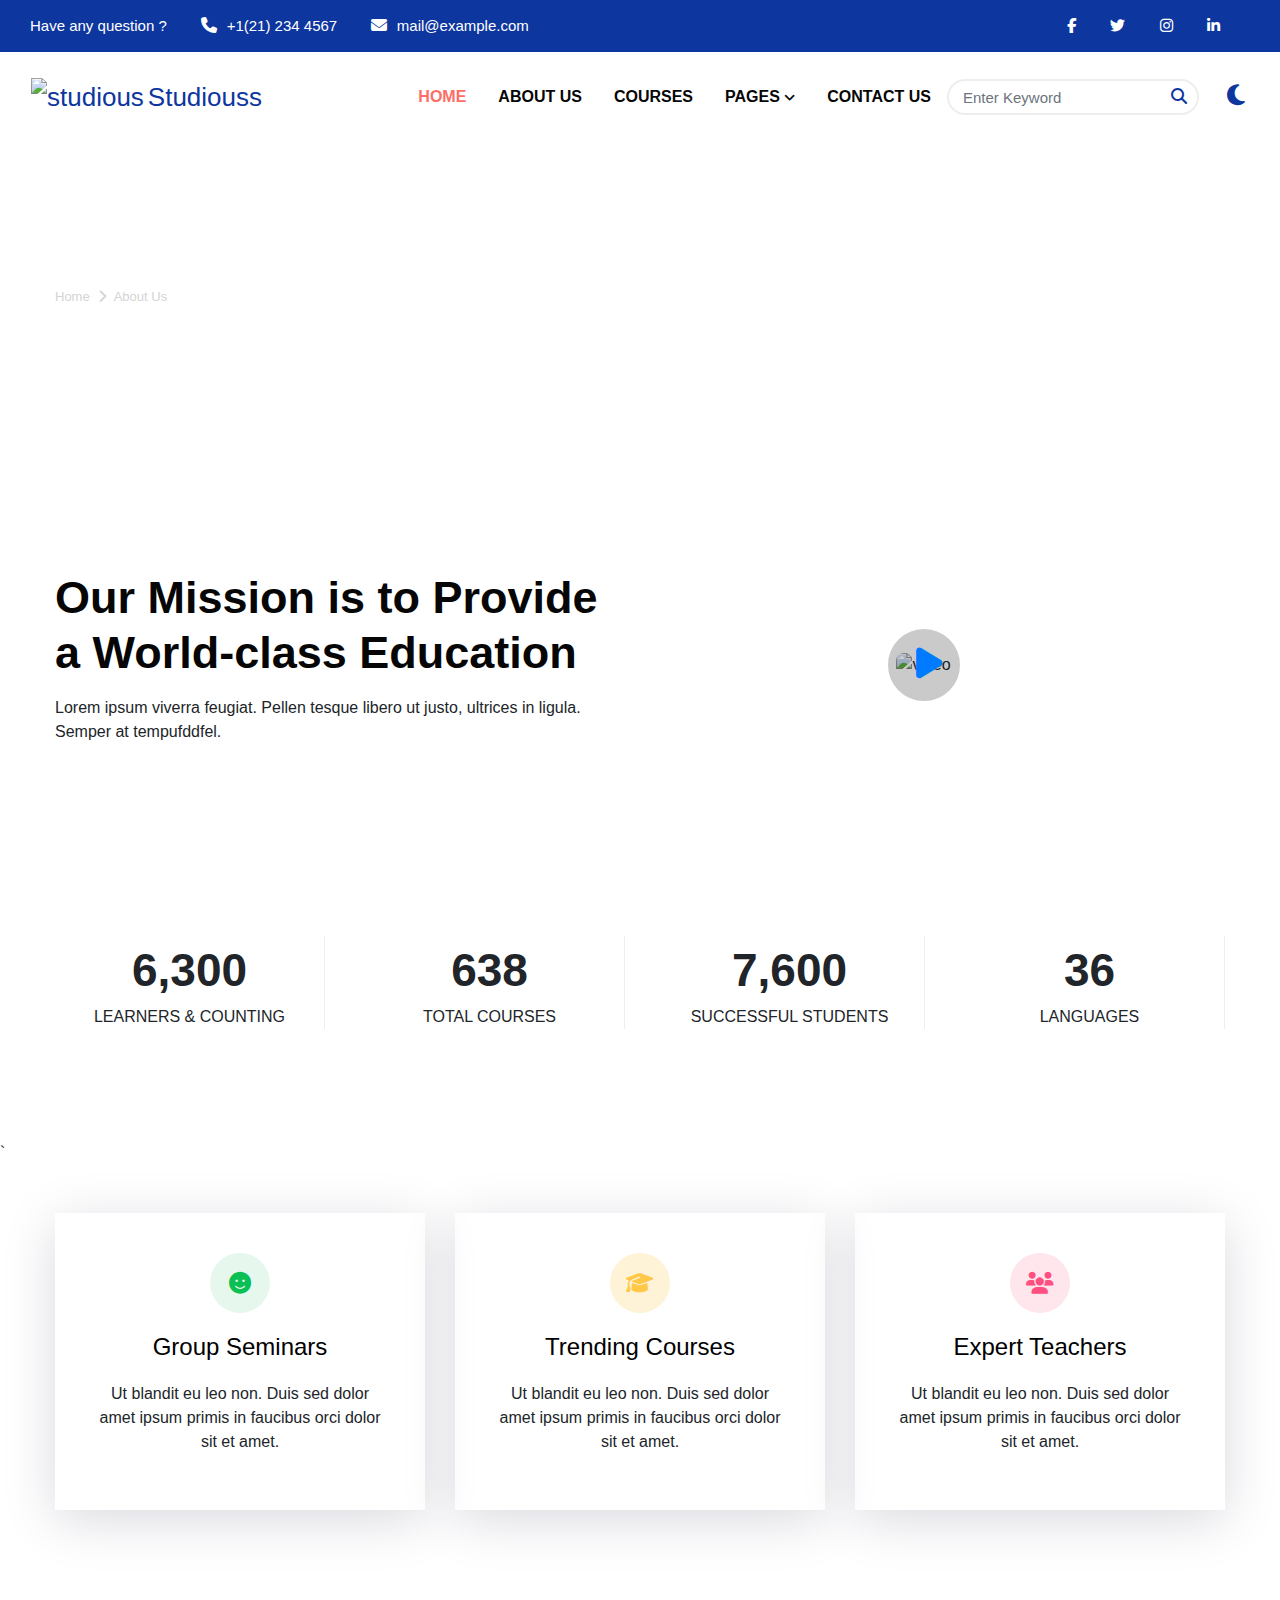
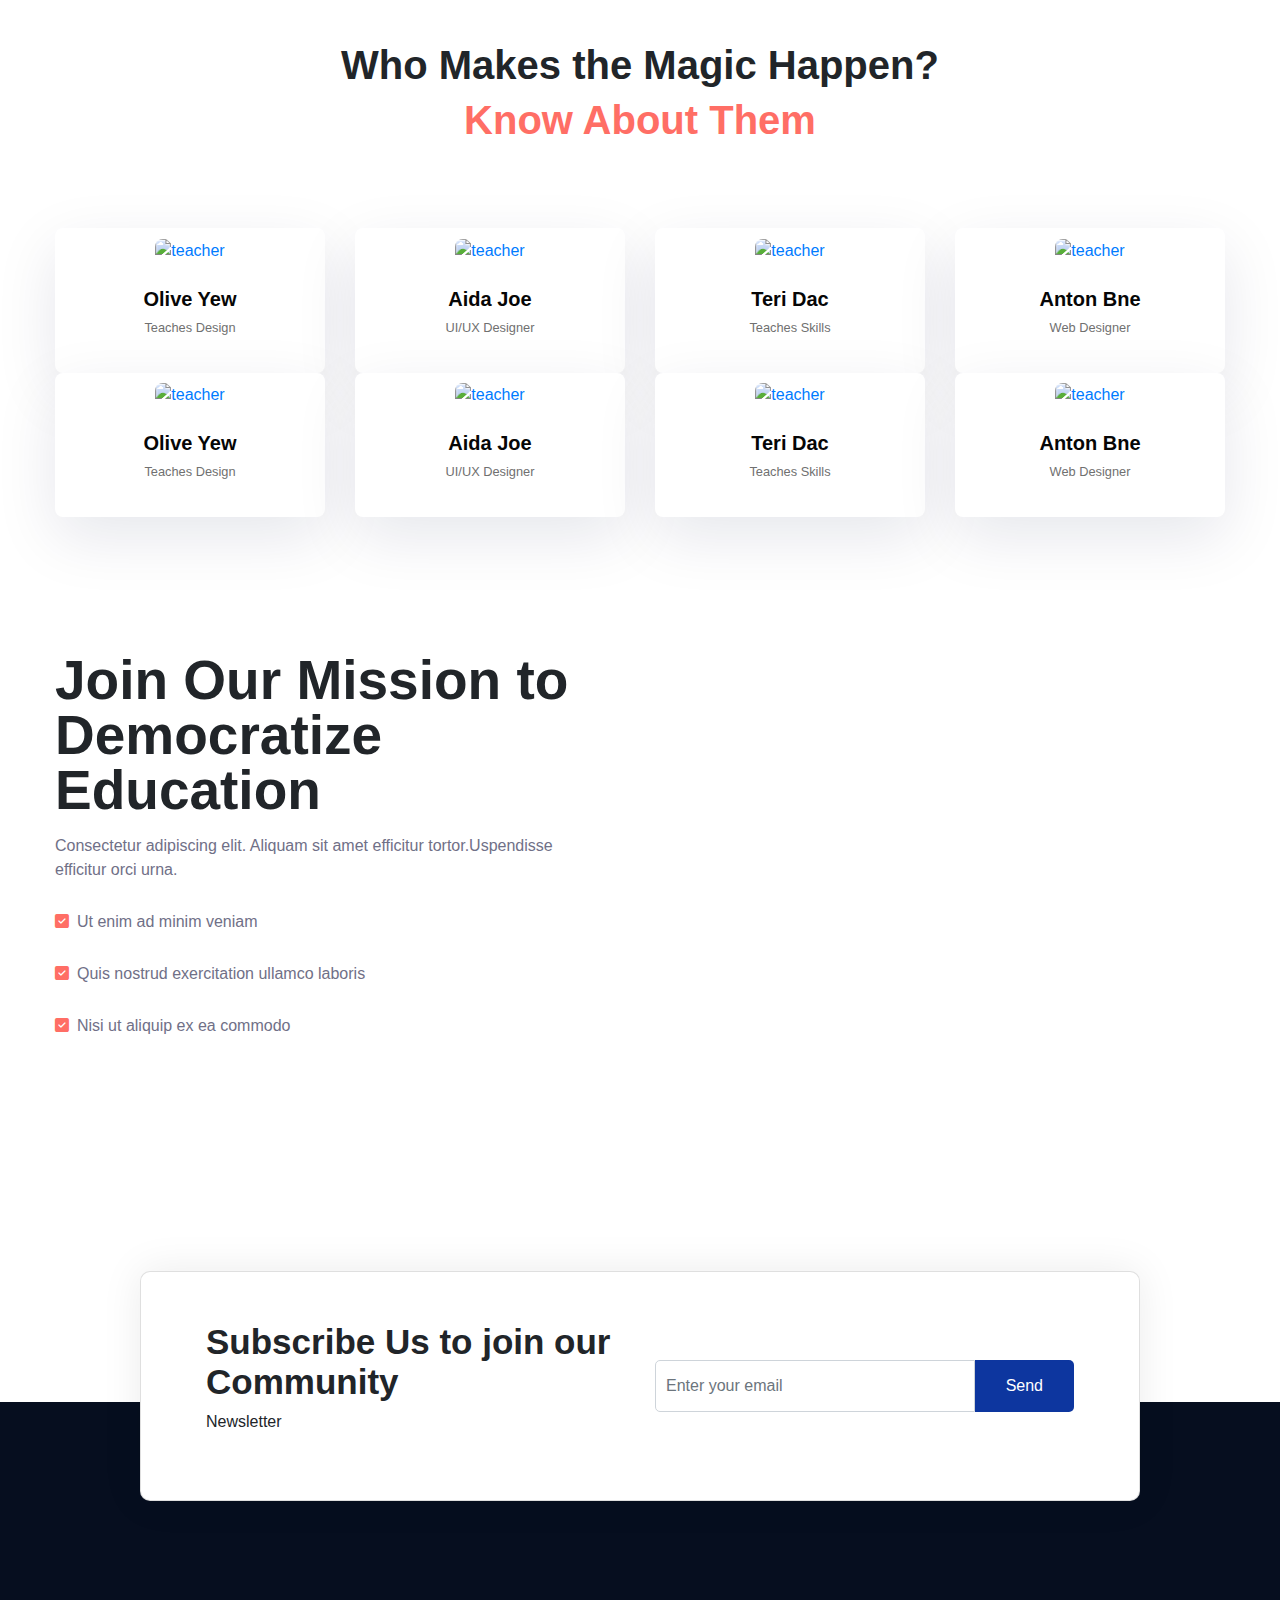
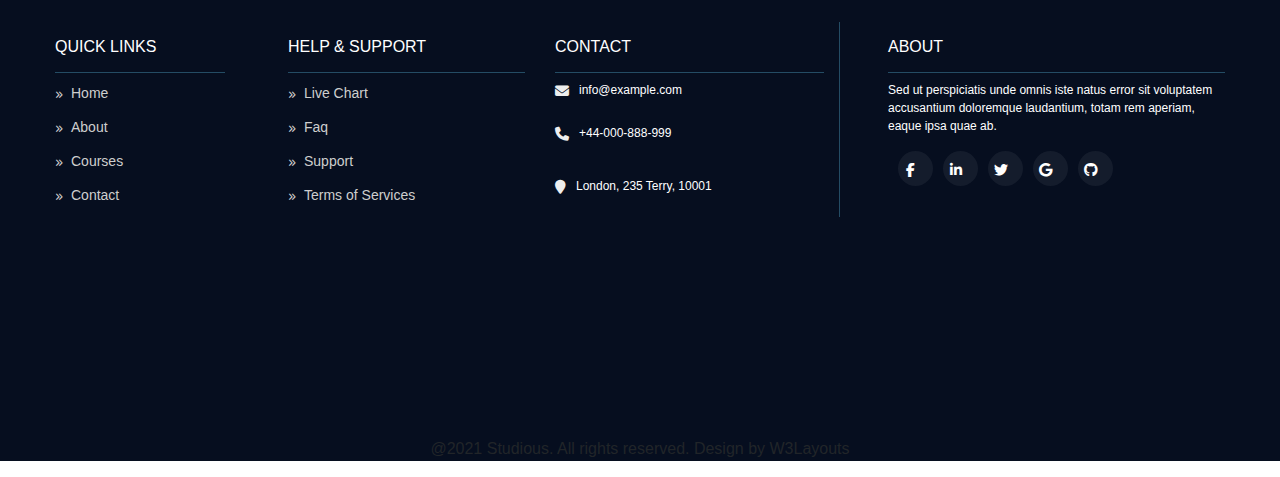
==== aboutus.html @ 86966347 "about us và chỉnh 1 chút css" ====
<!DOCTYPE html>
<html lang="en">
<head>
    <meta charset="UTF-8">
    <meta http-equiv="X-UA-Compatible" content="IE=edge">
    <meta name="viewport" content="width=device-width, initial-scale=1.0">
    <title>Document</title>

     <!-- OWL CAROUSEL -->
     <link rel="stylesheet" href="./vendor_more/owl_carousel/owl.carousel.min.css">
     <link rel="stylesheet" href="./vendor_more/owl_carousel/owl.theme.default.css">
     <!-- BOOTSTRAP -->
     <link rel="stylesheet" href="./vendor/Bootstrap_5/bootstrap.min.css">
     <link rel="stylesheet" href="https://cdn.jsdelivr.net/npm/bootstrap@4.3.1/dist/css/bootstrap.min.css" integrity="sha384-ggOyR0iXCbMQv3Xipma34MD+dH/1fQ784/j6cY/iJTQUOhcWr7x9JvoRxT2MZw1T" crossorigin="anonymous">
     <!-- FONT AWESOME -->
     <link rel="stylesheet" href="https://cdnjs.cloudflare.com/ajax/libs/font-awesome/6.1.2/css/all.min.css" integrity="sha512-1sCRPdkRXhBV2PBLUdRb4tMg1w2YPf37qatUFeS7zlBy7jJI8Lf4VHwWfZZfpXtYSLy85pkm9GaYVYMfw5BC1A==" crossorigin="anonymous" referrerpolicy="no-referrer" />
     <link rel="stylesheet" href="https://cdnjs.cloudflare.com/ajax/libs/font-awesome/6.1.1/css/all.min.css"/>
     <!-- GOOGLE FONT -->
     <link rel="preconnect" href="https://fonts.googleapis.com">
     <link rel="preconnect" href="https://fonts.gstatic.com" crossorigin>
     <link href="https://fonts.googleapis.com/css2?family=Montserrat:wght@300;400;500;600;700&display=swap" rel="stylesheet">
     <!-- MENU MAIN CSS -->
     <link rel="stylesheet" href="./main__css/header__footer.css">
     <!-- ABOUT US CSS -->
     <link rel="stylesheet" href="./css/aboutus.css">
</head>
<body>
     <!---------- HEADER -------------->
     <header class="header">
        <!-- HEADER__TOP -->
        <div class="header__top">
            <div class="container-fluid">
                <div class="headerTop__content">
                    <div class="headerTop__info">
                        <a href="#">Have any question ?</a>
                        <i class="fa fa-phone"></i>
                        <a href="tel:+1212344567">
                            +1(21) 234 4567
                        </a>
                        <i class="fa fa-envelope"></i>
                        <a href="mailto:mail@example.com">
                             mail@example.com
                        </a>
                    </div>
                    <div class="headerTop__detail">
                        <i class="fab fa-facebook-f"></i>
                        <i class="fab fa-twitter"></i>
                        <i class="fab fa-instagram"></i>
                        <i class="fab fa-linkedin-in"></i>
                    </div>
                </div>
            </div>
        </div>
        <!-- HEADER__BOTTOM -->
        <div id="menuScroll" class="header__bottom">
            <nav class="navbar navbar-expand-lg navbar-light">
                <div class="container-fluid">
                    <a class="navbar-brand d-flex align-items-center" href="#">
                        <img src="./images/logo.png" alt="studious">
                         Studiouss
                    </a>
                    <button id="navToggler" class="navbar-toggler" type="button" data-bs-toggle="collapse" data-bs-target="#navbarstudious">
                        <span class="navbar__togglericon"><i class="fa fa-bars"></i></span>
                        <span class="navbar__close"> <i>fa icon-close fa-times </i> </span>
                    </button>
                    <div class="header__menu collapse navbar-collapse" id="navbarstudious">
                        <ul id="mainNav" class="navbar-nav me-auto mb-2 mb-lg-0">
                            <li class="nav-item  active">
                                <a class="nav-link" href="#">home</a>
                            </li>
                            <li class="nav-item">
                                <a class="nav-link" href="about.html">about us</a>
                            </li>
                            <li class="nav-item">
                                <a class="nav-link" href="courses.html">courses</a>
                            </li>
                            <li class="nav-item dropdown">
                                <a class="nav-link dropdown-toggle" href="#" id="navbarDropdown" role="button" data-bs-toggle="dropdown" >
                                    pages
                                    <i class="fa fa-angle-down"></i>
                                </a>
                                <ul ul class="dropdown-menu" aria-labelledby="navbarDropdown">
                                    <li><a class="dropdown-item active" href="blog-posts.html">blog posts</a></li>
                                    <li><a class="dropdown-item" href="blog-single.html">blog single</a></li>
                                    <li><a class="dropdown-item" href="page404.html">404 page</a></li>
                                    <li><a class="dropdown-item" href="#">Email Template</a></li>
                                    <li><a class="dropdown-item" href="landingpage.html">Landing Page</a></li>
                                    <li><a class="dropdown-item" href="#">Shortcodes</a></li>
                                </ul>
                            </li>
                            <li class="nav-item">
                                <a class="nav-link" href="contact.html" tabindex="-1">Contact us</a>
                            </li>
                        </ul>
                        <form class="header__search">
                            <div class="input__search">
                                <input class="form-control me-2" type="search" placeholder="Enter Keyword" aria-label="Search">
                                <button class="btn search-btn" type="submit"><i class="fa-solid fa-magnifying-glass"></i></button>
                            </div>
                        </form>
                    </div>
                    <div class="menu__theme">
                        <i class="fa fa-moon"></i>
                    </div>
                </div>
            </nav>
        </div>
    </header>
    <!----------------------------------- BANNER ------------------------------------>
    <section class="banner">
        <div class="main">
            <div class="container">
            
                <div class="link ">
                    <h4 class="title font-weight-bold text-white mb-sm-3 mb-2">About Us</h4>
                <div class="link-sm d-flex">    
                <a href="index.html">Home</a>
                    <div><span class="fa fa-chevron-right mx-2"></span>About Us</div>
                </div>
                </div>
            </div>
        </div>
    </section>

    <!----------------------------------  ------------------------------------>
    <section class="video section">
        <div class="container pt-md-5 pt-4">
            <div class="row align-items-center">
                <div class="col-lg-6 pe-5">
                    <div class="video-left">
                        <div>
                            <h3>Our Mission is to Provide a World‑class Education</h3>
                        <p class="mt-3">Lorem ipsum viverra feugiat. Pellen tesque libero ut justo, ultrices in ligula. Semper at tempufddfel.</p>
                        </div>
                    </div>
                </div>
                <div class="col-lg-6 pr-lg-5 mt-lg-0 mt-5">
                    <div class="video-right position-relative text-center">
                        <img src="./images/about.jpg" alt="video" class="img-fluid">
                        <div class="video-play">
                            <a href="https://player.vimeo.com/video/83651159?title=0&byline=0&portrait=0"  class="venobox" data-vbtype="video">
                                <i class="fa-solid fa-play"></i>
                            </a>
                        </div>
                    </div>
                </div>
            </div>
        </div>
    </section>
    <!------------------- NUMBER ---------------->
    <section class="number py-sm-5 pt-sm-0 pt-5">
        <div class="container py-md-5 py-4">
            <div class="stats">
                <div class="row text-center">
                    <div class="col-lg-3 col-sm-6">
                        <div class="num">
                            <div class="item-stat">6,300</div>
                            <p>LEARNERS &amp; COUNTING</p>
                        </div>
                    </div>
                    <div class="col-lg-3 col-sm-6 mt-sm-0 mt-4">
                        <div class="num">
                            <div class="item-stat">638</div>
                            <p>TOTAL COURSES</p>
                        </div>
                    </div>
                    <div class="col-lg-3 col-sm-6 mt-lg-0 mt-4">
                        <div class="num">
                            <div class="item-stat">7,600</div>
                            <p>SUCCESSFUL STUDENTS</p>
                        </div>
                    </div>
                    <div class="col-lg-3 col-sm-6 mt-lg-0 mt-4">
                        <div class="num">
                            <div class="item-stat">36</div>
                            <p>LANGUAGES</p>
                        </div>
                    </div>
                </div>
            </div>
        </div>
    </section>

    <!------------------ MENU ------------------>
    <section class="menu">`
        <div class="container py-md-5 py-4">
            <div class="row">
                <div class="col-lg-4 col-md-6 feature">
                    <div class="box">
                        <span class="fa-solid fa-face-smile face" aria-hidden="true"></span>
                        <h4><a href="#feature" class="title-head">Group Seminars</a></h4>
                        <p class="mb-3">Ut blandit eu leo non. Duis sed dolor amet ipsum primis
                            in faucibus orci dolor sit et amet.</p>
                    </div>
                </div>
                <div class="col-lg-4 col-md-6 grids-feature mt-md-0 mt-4">
                    <div class="box">
                        <span class="fa fa-graduation-cap study" aria-hidden="true"></span>
                        <h4><a href="#feature" class="title-head">Trending Courses</a></h4>
                        <p class="mb-3">Ut blandit eu leo non. Duis sed dolor amet ipsum primis
                            in faucibus orci dolor sit et amet.</p>
                    </div>
                </div>
                <div class="col-lg-4 col-md-6 grids-feature mt-lg-0 mt-4">
                    <div class="box">
                        <span class="fa fa-users ppl" aria-hidden="true"></span>
                        <h4><a href="#feature" class="title-head">Expert Teachers</a></h4>
                        <p class="mb-3">Ut blandit eu leo non. Duis sed dolor amet ipsum primis
                            in faucibus orci dolor sit et amet.</p>
                    </div>
                </div>
            </div>
        </div>
    </section>

    <!----------------- TEACHER ----------------->
    <section class="teacher section">
        <div class="container">
            <div class="title-main text-center mx-auto mb-5 pb-sm-4">
                <h3>Who Makes the Magic Happen? <br> <span>Know About Them</span></h3>
            </div>
            <div class="row text-center">
                <div class="col-lg-3 col-sm-6">
                    <div class="teacher-item">
                        <div class="social">
                            <a href="#">
                                <img src="./images/team1.jpg" alt="teacher" class="img-fluid">
                            </a>
                            <div class="sminfo">
                                <a href="#"><i class="fa-brands fa-facebook-f"></i></a>
                                <a href="#"><i class="fa-brands fa-twitter"></i></a>
                                <a href="#"><i class="fa-brands fa-google-plus-g"></i></a>
                            </div>
                        </div>
                        <div class="people p-4">
                            <h5 class="mb-1">
                                <a href="#">Olive Yew</a>
                            </h5>
                            <small>Teaches Design</small>
                        </div>
                    </div>
                </div>
    
                <div class="col-lg-3 col-sm-6 mt-sm-0 mt-4">
                    <div class="teacher-item">
                        <div class="social">
                            <a href="#">
                                <img src="./images/team2.jpg" alt="teacher" class="img-fluid">
                            </a>
                            <div class="sminfo">
                                <a href="#"><i class="fa-brands fa-facebook-f"></i></a>
                                <a href="#"><i class="fa-brands fa-twitter"></i></a>
                                <a href="#"><i class="fa-brands fa-google-plus-g"></i></a>
                            </div>
                        </div>
                        <div class="people p-4">
                            <h5 class="mb-1">
                                <a href="#">Aida Joe</a>
                            </h5>
                            <small>UI/UX Designer</small>
                        </div>
                    </div>
                </div>
    
                <div class="col-lg-3 col-sm-6 mt-sm-4 mt-lg-0 mt-4">
                    <div class="teacher-item">
                        <div class="social">
                            <a href="#">
                                <img src="./images/team3.jpg" alt="teacher" class="img-fluid">
                            </a>
                            <div class="sminfo">
                                <a href="#"><i class="fa-brands fa-facebook-f"></i></a>
                                <a href="#"><i class="fa-brands fa-twitter"></i></a>
                                <a href="#"><i class="fa-brands fa-google-plus-g"></i></a>
                            </div>
                        </div>
                        <div class="people p-4">
                            <h5 class="mb-1">
                                <a href="#">Teri Dac</a>
                            </h5>
                            <small>Teaches Skills</small>
                        </div>
                    </div>
                </div>
    
                <div class="col-lg-3 col-sm-6 mt-sm-4 mt-lg-0 mt-4">
                    <div class="teacher-item">
                        <div class="social">
                            <a href="#">
                                <img src="./images/team4.jpg" alt="teacher" class="img-fluid">
                            </a>
                            <div class="sminfo">
                                <a href="#"><i class="fa-brands fa-facebook-f"></i></a>
                                <a href="#"><i class="fa-brands fa-twitter"></i></a>
                                <a href="#"><i class="fa-brands fa-google-plus-g"></i></a>
                            </div>
                        </div>
                        <div class="people p-4">
                            <h5 class="mb-1">
                                <a href="#">Anton Bne</a>
                            </h5>
                            <small>Web Designer</small>
                        </div>
                    </div>
                </div>

                <div class="col-lg-3 col-sm-6">
                    <div class="teacher-item">
                        <div class="social">
                            <a href="#">
                                <img src="./images/team5.jpg" alt="teacher" class="img-fluid">
                            </a>
                            <div class="sminfo">
                                <a href="#"><i class="fa-brands fa-facebook-f"></i></a>
                                <a href="#"><i class="fa-brands fa-twitter"></i></a>
                                <a href="#"><i class="fa-brands fa-google-plus-g"></i></a>
                            </div>
                        </div>
                        <div class="people p-4">
                            <h5 class="mb-1">
                                <a href="#">Olive Yew</a>
                            </h5>
                            <small>Teaches Design</small>
                        </div>
                    </div>
                </div>
    
                <div class="col-lg-3 col-sm-6 mt-sm-0 mt-4">
                    <div class="teacher-item">
                        <div class="social">
                            <a href="#">
                                <img src="./images/team6.jpg" alt="teacher" class="img-fluid">
                            </a>
                            <div class="sminfo">
                                <a href="#"><i class="fa-brands fa-facebook-f"></i></a>
                                <a href="#"><i class="fa-brands fa-twitter"></i></a>
                                <a href="#"><i class="fa-brands fa-google-plus-g"></i></a>
                            </div>
                        </div>
                        <div class="people p-4">
                            <h5 class="mb-1">
                                <a href="#">Aida Joe</a>
                            </h5>
                            <small>UI/UX Designer</small>
                        </div>
                    </div>
                </div>
    
                <div class="col-lg-3 col-sm-6 mt-sm-4 mt-lg-0 mt-4">
                    <div class="teacher-item">
                        <div class="social">
                            <a href="#">
                                <img src="./images/team7.jpg" alt="teacher" class="img-fluid">
                            </a>
                            <div class="sminfo">
                                <a href="#"><i class="fa-brands fa-facebook-f"></i></a>
                                <a href="#"><i class="fa-brands fa-twitter"></i></a>
                                <a href="#"><i class="fa-brands fa-google-plus-g"></i></a>
                            </div>
                        </div>
                        <div class="people p-4">
                            <h5 class="mb-1">
                                <a href="#">Teri Dac</a>
                            </h5>
                            <small>Teaches Skills</small>
                        </div>
                    </div>
                </div>
    
                <div class="col-lg-3 col-sm-6 mt-sm-4 mt-lg-0 mt-4">
                    <div class="teacher-item">
                        <div class="social">
                            <a href="#">
                                <img src="./images/team8.jpg" alt="teacher" class="img-fluid">
                            </a>
                            <div class="sminfo">
                                <a href="#"><i class="fa-brands fa-facebook-f"></i></a>
                                <a href="#"><i class="fa-brands fa-twitter"></i></a>
                                <a href="#"><i class="fa-brands fa-google-plus-g"></i></a>
                            </div>
                        </div>
                        <div class="people p-4">
                            <h5 class="mb-1">
                                <a href="#">Anton Bne</a>
                            </h5>
                            <small>Web Designer</small>
                        </div>
                    </div>
                </div>
            </div>
        </div>
    </section>


    <!--------------- JOIN ----------------->
    <section class="join pb-5 pt-2">
        <div class="container py-md-5 py-4 mb-5">
            <div class="row align-items-center justify-content-between">
                <div class="col-lg-6 pr-lg-5">
                    <h3 class="title-big">Join Our Mission to Democratize Education</h3>
                    <p class="mt-3">Consectetur adipiscing elit. Aliquam sit amet
                        efficitur tortor.Uspendisse efficitur orci urna.</p>
                    <div class="list mt-sm-4 mt-3">
                        <p class="py-1"><i class="fa-solid fa-square-check mr-2" aria-hidden="true"></i>Ut enim ad minim
                            veniam</p>
                        <p class="py-2"><i class="fa-solid fa-square-check mr-2" aria-hidden="true"></i>Quis nostrud
                            exercitation
                            ullamco
                            laboris</p>
                        <p class="py-1"><i class="fa-solid fa-square-check mr-2" aria-hidden="true"></i>Nisi ut aliquip ex
                            ea commodo</p>
                    </div>
                </div>
                <div class="col-lg-6 pic mt-lg-0 mt-5">
                    <img src="../images/about1.jpg" alt="" class="img-fluid img-responsive">
                </div>
            </div>
        </div>
    </section>

    <footer class="footer">
 
        <div class="sub">
            <div class="container">
                <div class="text-txt">
                    <div class="right-side">
                        <!---------------------------------------- form section ---------------------------------------->
                        <div class="row align-items-center card flex-row">
                            <div class="main-midd col-12 col-md-6">
                                <h4 class="title-head mb-lg-2">Subscribe Us to join our <br> Community </h4>
                                <p>Newsletter</p>
                            </div>
                            <div class="main-midd-2  card-body col-12 col-md-6 ">
                                <form action="#url" method="GET" class="rightside-form d-flex flex-row">
                                    <input type="email" class="form-control" name="email" placeholder="Enter your email">
                                    <button class="btn" type="submit">Send</button>
                                </form>
                            </div>
                        </div>
                        <!--------------------------------------  form section ----------------------------------------->
                    </div>
                    <div class="row sub-columns">
                        
                        <div class="col-lg-2 col-sm-6 sub-two-right">
                            <h6>QUICK LINKS</h6>
                            <ul>
                                <li><a href="#"><span class="fa fa-angle-double-right mr-2"></span>Home</a>
                                </li>
                                <li><a href="#"><span class="fa fa-angle-double-right mr-2"></span>About</a>
                                </li>
                                <li><a href="#"><span class="fa fa-angle-double-right mr-2"></span>Courses</a></li>
                                <li><a href="#"><span class="fa fa-angle-double-right mr-2"></span>Contact</a></li>
                            </ul>
                        </div>
                        <div class="col-lg-3 col-sm-6 sub-two-right pl-lg-5 mt-sm-0 mt-4">
                            <h6>HELP &amp; SUPPORT</h6>
                            <ul>
                                <li><a href="#live"><span class="fa fa-angle-double-right mr-2"></span>Live
                                        Chart</a></li>
                                <li><a href="#faq"><span class="fa fa-angle-double-right mr-2"></span>Faq</a>
                                </li>
                                <li><a href="#support"><span class="fa fa-angle-double-right mr-2"></span>Support</a>
                                </li>
                                <li><a href="#terms"><span class="fa fa-angle-double-right mr-2"></span>Terms
                                        of Services</a></li>
                            </ul>
                        </div>
                        <div class="col-lg-3 col-sm-6 sub-one-left sub-one-left-border mt-lg-0 mt-sm-5 mt-4">
                            <h6>CONTACT </h6>
                            <div class="column2">
                                <div class="href1"><span class="fa-solid fa-envelope" aria-hidden="true"></span><a href="mailto:info@example.com">info@example.com</a>
                                </div>
                                <div class="href2"><span class="fa fa-phone" aria-hidden="true"></span><a href="tel:+44-000-888-999">+44-000-888-999</a>
                                </div>
                                <div class="href2"><span class="fa fa-map-marker" aria-hidden="true"></span><a href="London, 235 Terry, 10001">London, 235 Terry, 10001</a>
                                </div>
                            
                            </div>
                        </div>
                        <div class="col-lg-4 col-sm-6 sub-one-left ab-right-cont pl-lg-5 mt-lg-0 mt-sm-5 mt-4">
                            <h6>ABOUT </h6>
                            <p>Sed ut perspiciatis unde omnis iste natus error sit voluptatem accusantium
                                doloremque
                                laudantium, totam rem aperiam, eaque ipsa quae ab.</p>
                            <div class="columns-2">
                                <ul class="socially d-flex flex-row">
                                    <li><a href="#facebook"><span class="fa-brands fa-facebook-f" aria-hidden="true"></span></a>
                                    </li>
                                    <li><a href="#linkedin"><span class="fa-brands fa-linkedin-in" aria-hidden="true"></span></a>
                                    </li>
                                    <li><a href="#twitter"><span class="fa-brands fa-twitter" aria-hidden="true"></span></a>
                                    </li>
                                    <li><a href="#google"><span class="fa-brands fa-google" aria-hidden="true"></span></a>
                                    </li>
                                    <li><a href="#github"><span class="fa-brands fa-github" aria-hidden="true"></span></a>
                                    </li>
                                </ul>
                            </div>
                       
                    </div>
                </div>
                </div>
            </div>
        </div>
        <!------------------------ copyright ------------------------->
        <div class="copyright-footer text-center">
            <div class="container">
                <div class="columns">
                    <p>@2021 Studious. All rights reserved. Design by <a href="https://w3layouts.com/" target="_blank"></a>
                        W3Layouts
                    </p>
                </div>
            </div>
        </div>
        <!---------------------- copyright ------------------------->
      </footer>
</body>
</html>
---- main__css/header__footer.css ----
*{
    margin: 0;
    padding: 0;
    box-sizing: border-box;
}
html, body{
    font-family: -apple-system, BlinkMacSystemFont, "Segoe UI", Roboto, Oxygen-Sans, Ubuntu, Cantarell, "Helvetica Neue", sans-serif;
    font-size: 1rem;
    font-weight: 400;
    line-height: 1.5;
    color: #212529;
    background-color: #fff;
} 
.header a{
    text-decoration: none;
    color: white;
    transition: all .5s;
}
.header ul{
    margin: 0;
    padding: 0;
}
.header p{
    margin: 0;
    padding: 0;
    line-height: 28px;
    font-size: 16px;
    color: #707070;
    letter-spacing: .4px;
}
.section{
    padding: 80px 0;
}
.btn__theme{
    padding: 14px 30px;
    font-weight: 600;
    font-size: 16px;
    border-radius: 4px;
    border: none;
    color: #fff;
    background: #ff6e65;
    transition: all .4s ease-out;    
}
.btn__theme:hover{
    background: #0d369f;
    color: #fff;
}


/* HEADER */

.header__top{
    background-color: #0d369f;
    width: 100%;
    padding: 14px 15px;
}
.headerTop__content{
    display: flex;
    justify-content: space-between;
    align-items: center;    
}
.headerTop__info a{
    font-size: 15px;
    font-weight: 500;
    margin-right: 2em;
    transition: all .5s;
}
.headerTop__info i{
    color: white;
    margin-right: 5px;
}
.headerTop__info a:hover{
    color: #ff6e65;
}

.headerTop__detail i{
    font-size: 15px;
    font-weight: 500;
    margin-right: 2em;
    color: #fff;
    transition: all .5s;
    cursor: pointer;
}
.headerTop__detail i:hover{
    color: #ff6e65;
}

/************* HEADER__BOTTOM ***********************/

.header__bottom{
    background-color: transparent;
    padding: 0;
    height: 90px;
    display: flex;
    align-items: center;
    transition: all 0.4s ease-out 0s;
    background-color: transparent;
 

}
.header__bottom.menu-fixed{
    top: 0;
    padding: 0;
    border-bottom: none;
    box-shadow: 0 3px 6px 0 rgb(0 0 0 / 5%);
    height: 70px;
    background-color: white;
    z-index: 1000;
    position: fixed;
    width: 100%;
    transition: all 0.4s ease-out 0s;
}

.header__bottom .navbar{
    padding: 1.2rem 1rem;
    align-items: center;
    width: 100%;
}
.header__menu{
    flex-grow: 0;
}
.header__bottom .navbar-brand{
    margin: 0;
    font-size: 26px;
    color: #0d369f;
    font-weight: 500;
    transition: all .5s;
}
.header__bottom .navbar-brand img{
    margin-right: 0.25rem;
}
.header__bottom .navbar-brand:hover{
    color: #ff6e65;
}
.header__menu .nav-item{
    padding: 0 8px;
}
.header__menu .nav-item:hover .nav-link , .navbar-light .navbar-nav .active a{
    color: #ff6e65!important;
}
.header__menu .nav-link{
    text-transform: uppercase;
    font-size: 16px;
    font-weight: 600;
    padding: 6px 0;  
}
.navbar-light .navbar-nav .nav-link{
    color: #060606;
    transition: all .5s;
}

.header__search .input__search{
    position: relative;
}
.header__search .input__search input{
    border-radius: 30px;
    font-size: 15px;
    color: #060606;
    background: transparent;
    padding: 10px 35px 10px 14px;
    border: 2px solid #eee;
}
.input__search .form-control:focus{
    box-shadow: none;
}
.header__search button{
    position: absolute;
    top: 50%;
    right: 0;
    transform: translateY(-50%);
    border: none;
    background: transparent;
}
.header__search button i{
    color: #0d369f;
    transition: all .5s;
}
.header__search button:hover i{
    color: #ff6e65;
}
.header__search .btn:focus{
    box-shadow: none;
}

#navbarstudious .dropdown-toggle::after{
    display: none;
}
#navbarstudious #navbarDropdown i{
    font-size: 0.8rem;
}
#navbarstudious .dropdown-menu{
    background-color: white;
    border: 1px solid transparent;
    box-shadow: rgb(12 12 12 / 6%) 0px 1px 20px 0px;
    transform: translateX(-50px);
    padding: 1rem 0;
    min-width: 12rem;
}
#navbarstudious .dropdown-menu::before{
    content: "";
    display: block;
    width: 14px;
    height: 14px;
    border: 1px solid transparent;
    background: white;
    border-right: none;
    border-bottom: none;
    transform: translateX(-40%) rotateZ(45deg);
    position: absolute;
    top: -7px;
    left: 49%;
    z-index: 1000;
}
.dropdown-menu .dropdown-item{
    text-transform: uppercase;
    font-size: 16px;
    color: #060606;
    padding: 5px 24px;
    font-weight: 600;
}
.dropdown-menu li:hover .dropdown-item{
    color: #ff6e65;
    background: none;
}
.dropdown-menu .dropdown-item.active{
    background: transparent;
    color: #0d369f;
}
.header__search{
    margin-right: 50px;
}

.menu__theme{
    position: absolute;
    top: 50%;
    right: 35px;
    transform: translateY(-50%);
}
.menu__theme:hover i{
    color: #ff6e65;
}
.menu__theme i{
    font-size: 24px;
    color: #0d369f;
    transition: all .5s;
    cursor: pointer;
}

/******* TITLE MAIN ******/

.title__main{
    text-align: center;
}
.title__main h3{
    font-size: 2.5rem;
    margin-bottom: 0;
    line-height: 50px;
    font-weight: 600;
    position: relative;
    color: #060606;
}
.title__main h3::before, .title__main h3::after{
    content: "";
    width: 60px;
    height: 2px;
    background: #707070;
    position: absolute;
    right: 0;
    margin: 0 auto;
}
.title__main h3::before{
    left: -20px;
    bottom: -8px;
}
.title__main h3::after{
    left: 20px;
    bottom: -15px;
}
.title__main span{
    color: #ff6e65;
}

@media screen and (min-width: 1280px){
    .container{
        max-width: 1200px;
    }
    
}
@media screen and (max-width: 1199.98px){
    .navbar-nav .nav-item{
        padding: 0 0.5vw;
    }
}

@media screen and (max-width: 991.98px){
    /* ******* HEADER ***********/
    .header__bottom{
        display:  none  ;
    }
    .navbar-collapse{
        text-align: center;
    }
    .header__search .input__search{
        width: 30vw;
    }
    .header__search{
        display: flex;
        justify-content: center;
    }
    .header__menu .nav-item:hover .nav-link, .navbar-light .navbar-nav .nav-link.active{
        color: #0d369f;
    }
    #navbarstudious .dropdown-menu{    
    text-align: center;
    width: 25vw;
    transform: translateX(125%);
    }
    .dropdown-menu li:hover .dropdown-item, .dropdown-menu .dropdown-item.active{
        color: #0d369f;
    }
    .navbar-light .navbar__close{
        display: none;
    }
    #navToggler span{
        font-size: 20px;
        line-height: 30px;
        
        color: #fff;
    }
    #navToggler.navbar-toggler{
        padding: 0 0.4rem;
        font-size: 1.25rem;
        line-height: 1;
        
        border: 2px solid transparent;
        border-radius: 0.25rem;
        background: #0d369f;
    }
    #navToggler.navbar-toggler:focus{
        outline: 2px solid black;
    }
    .navbar-light .navbar-toggler{
        color: transparent;
    }
    .header__menu{
        align-items: center;
        background-color: white;
        padding: 20px;
        box-shadow: 0 6px 19px rgb(0 0 0 / 5%);
        width: 100%;
        top: 0;
        z-index: 1000;
    }
    .header__bottom .navbar-brand{
        padding: 0.5rem 0;
    }
    .header__bottom .navbar{
        padding: 0;
        height: 100%;
    }
    .header__bottom .container-fluid{
        background: #fff;
    }
    .menu-fixed{
        display: block;
    }
    .header__bottom{
        display: block;
    }
    .header__top{
        display: none;
    }
    .menu__theme{
        right: 70px;
    }

}
.footer .container {
    max-width: 1200px;
    margin-top: 200px;
 }
 .footer .title-head {
     font-size: 35px;
     line-height: 40px;
     color: var(--heading-color);
     font-weight: 600;
 }
 .footer .btn {
     background-color: #0d369f;
     color: white;
     padding: 10px 30px;
     border-bottom-left-radius: 0px;
     border-top-left-radius: 0px;
     border-bottom-right-radius:5px;
     border-top-right-radius: 5px;
 }
 
 .footer .card {
     
     padding: 50px;
     max-width: 1000px;
     margin: 0 auto;
     border-radius: 10px;
     background-color: white;
     position: absolute;
     left: 0;
     right: 0;
     top: -20%;
     box-shadow: 0px -1px 41px 0px rgb(21 22 23 / 8%);
 }
 
 
 
 
 .footer .form-control {
     padding: 25px 20px;
     padding-left: 10px;
     border-bottom-left-radius: 5px;
     border-top-left-radius: 5px;
     border-bottom-right-radius:0px;
     border-top-right-radius: 0px;
 }
 
 footer.footer {
     background-color: #060e1f;
     position: relative;
 }
 .footer .card-body{
     padding: 0 15px;
 }
 
 .footer .sub-columns {
     background-color: #060e1f;
     color: white;
     padding-top: 220px;
     padding-bottom: 20px
 }
 .footer .socially li {
     text-align: left;
     margin-left: 10px;
 }
 .footer .sub-two-right h6 {
     border-bottom: 1px solid #244c64;
     line-height: 50px;
 
 }
 .footer .sub-two-right ul{
     list-style: none;
     margin: 0;
 }
 .footer .sub-two-right a{
    color: #cecece;
    text-decoration: none;
    font-size: 14px;
    line-height: 24px;
    margin-bottom: 10px;
    display: block;
    transition: all .3s ease-out;
 }
 .footer .sub-one-left a {
     color: #eee;
     text-decoration: none;
     transition: all .3s ease-out;
 }
 .footer .sub-one-left a {
     color: #fff;
 }
 .footer .href2 {
     padding: 10px 0;
     margin-top: 15px;
     color: #eee;
 }
 .footer .sub-one-left span {
     margin-right: 10px;
     font-size: 14px;
     vertical-align: middle;
 }
 .footer .sub-two-right a:hover{
     color: #fff;
 }
 .footer .column2 {
 font-size: 12px;
 color: #eee;
 }
 
 .footer .contact-para {
     margin-left: 5px;
 }
 .footer .sub-one-left h6{
     
     border-bottom: 1px solid #244c64;
     line-height: 50px;
 }
 .footer .sub-one-left ul {
     list-style: none;
 }
 .footer .columns-2 a{
  color: white;
 }
 .footer .sub-one-left-border {
     border-right: 1px solid #244c64;
 }
 .footer .socially a {
     width: 35px;
     height: 35px;
     line-height: 35px;
     background: rgba(255, 255, 255, 0.06);
     display: inline-block;
     border-radius: 50%;
     text-align: center;
 }
 .footer .sub-one-left p {
     font-size: 12px;
 } 
 .footer .text-txt .sub-two-right li a span{
     font-size: 8px;
     vertical-align: middle;
 }
---- css/aboutus.css ----
/********** BANNER **********/
.banner {
    background: url(../images/bg4.jpg) no-repeat center;
    background-size: cover;
    min-height: 300px;
    position: relative;
    z-index: 1;
}
.banner .link {
    position: absolute;
    margin-top: 100px;
    font-size: 13px;
    
}
.banner .link a {
    color: #d4d4d4;
    text-decoration: none;
}
.banner .link-sm {
    color: #d4d4d4;
}

/********* MISSION *********/
.video-left h3, .mission-left h3{
    font-size: 45px;
    line-height: 55px;
    font-weight: 600;
    color: #060606;
}
.video-play{
    position: absolute;
    top: 50%;
    left: 50%;
    transform: translate(-50%, -50%);
}
.video-play a{
    display: inline-block;
    width: 80px;
    height: 80px;
    line-height: 70px;
    padding-left: 10px;
    text-align: center;
    border: 4px solid #fff;
    border-radius: 50%;
    background: rgb(12 12 12 / 22%);
    font-size: 35px;
    transform: scale(1);
    transition: all .5s ease-out;
}
.video-play a:hover{
    color: #fff;
    transform: scale(1.1);
}
.video-right img{
    width: 100%;
    border-radius: 8px;
}

/********* NUMBER *********/
.stats .item-stat {
    font-size: 46px;
    font-weight: 600;
}
.stats .num {
    border-right: 1px solid #eeeeee;
}
/********** MENU ***********/
.menu .box {
    padding: 40px;
    box-shadow: 0 10px 50px #dadae0;
    text-align: center;
    
}
.menu .box span {
    font-size: 22px;
    width: 60px;
    height: 60px;
    line-height: 60px;
    border-radius: 100%;
    margin-bottom: 20px;
}
.menu .box .title-head {
    color: black;
    text-decoration: none;
    transition: all 0.4s;
}
.menu .box .title-head:hover {
    color: #ff6e65;
}
.menu .face {
    color: #0abf53;
    background-color: #e6f8ed;
}
.menu .study {
    color: #ffc947;
    background-color: #fff3d7;
}
.menu .ppl {
    color: #ff4f81;
    background-color: #ffe5ec;
}
.menu .box h4 {
    margin-bottom: 20px;
}
.menu .box p{
    font-weight: 200;
}

/*********** TEACHER ***********/
.teacher .container .title-main h3 {
    font-size: 40px;
    line-height: 55px;
    font-weight: 600;
}
.teacher .container .title-main span {
    color: #ff6e65;
}
.teacher-item{
    padding: 10px;
    box-shadow: 0 20px 62px rgb(4 20 69 / 10%);
    background: #fff;
    border-radius: 8px;
}
.teacher .social{
    position: relative;
    overflow: hidden;
    z-index: 1;
}
.teacher .social img{
    width: 100%;
    border-radius: 8px 8px 0 0;
}

.sminfo{
    position: absolute;
    left: 0;
    right: 0;
    bottom: -227px;
    margin: 0;
    background: rgb(8 8 8 / 29%);
    padding: 20px 0;
    transition: all .5s;
}
.teacher-item:hover .sminfo{
    bottom: 0;
}
.sminfo a{
    width: 28px;
    height: 28px;
    line-height: 28px;
    background: #FFF;
    display: inline-block;
    border-radius: 50%;
}
.sminfo a i{
    color: #0d369f;
    font-size: 14px;
}
.sminfo a:hover{
    opacity: 0.8;
}
.teacher .people h5 a{
    color: #060606;
    font-weight: 600;
    transition: all .5s;
}
.teacher .people h5:hover a{
    color: #ff6e65;
}
.teacher .people small{
    font-weight: 400;
    font-size: 80%;
    color: #707070;
}
/* JOIN */
.join h3.title-big {
    font-size: 55px;
    line-height: 55px;
    font-weight: 600;
}
.join p.mt-3 {
    color: #707087;
}
.join p.py-1, p.py-2 {
    color: #707087;
}
.join i.mr-2 {
    color: #ff6e65;
}
.join .pic img {
    border-radius: 10px;
 
}
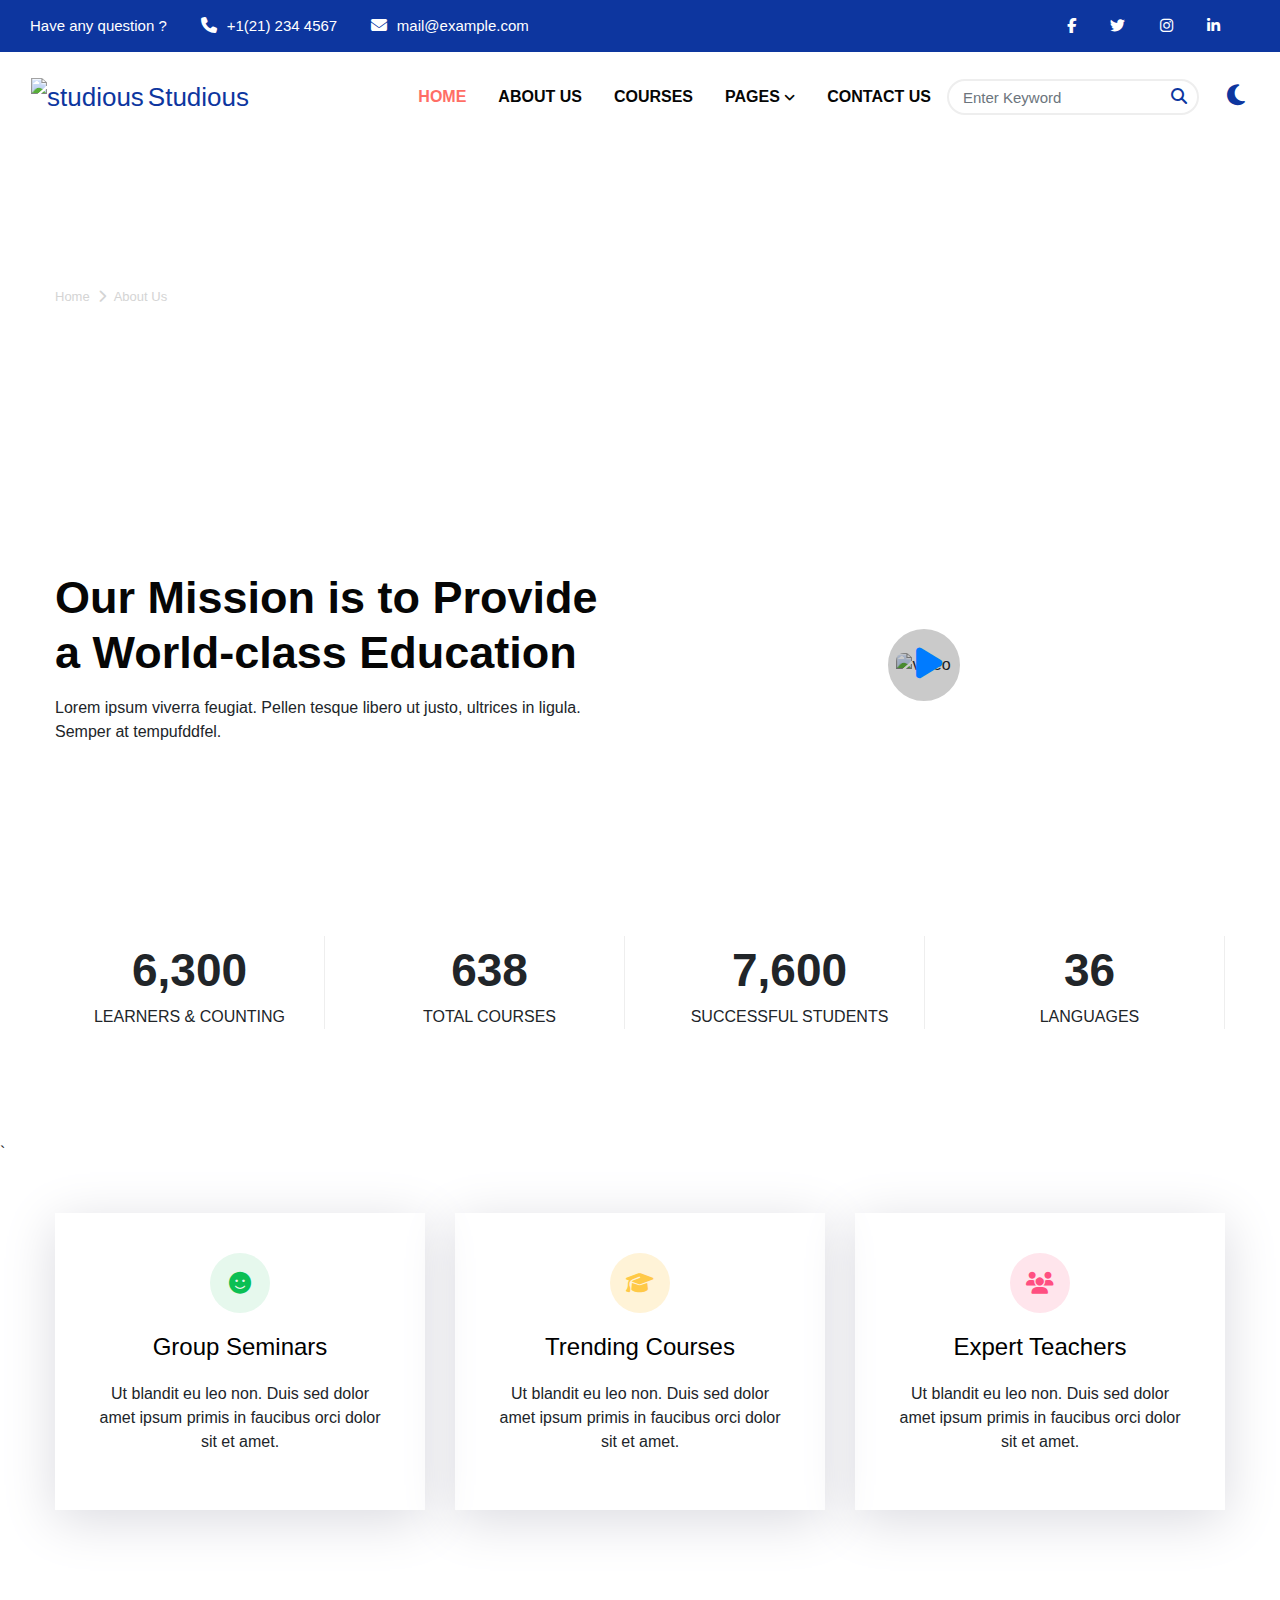
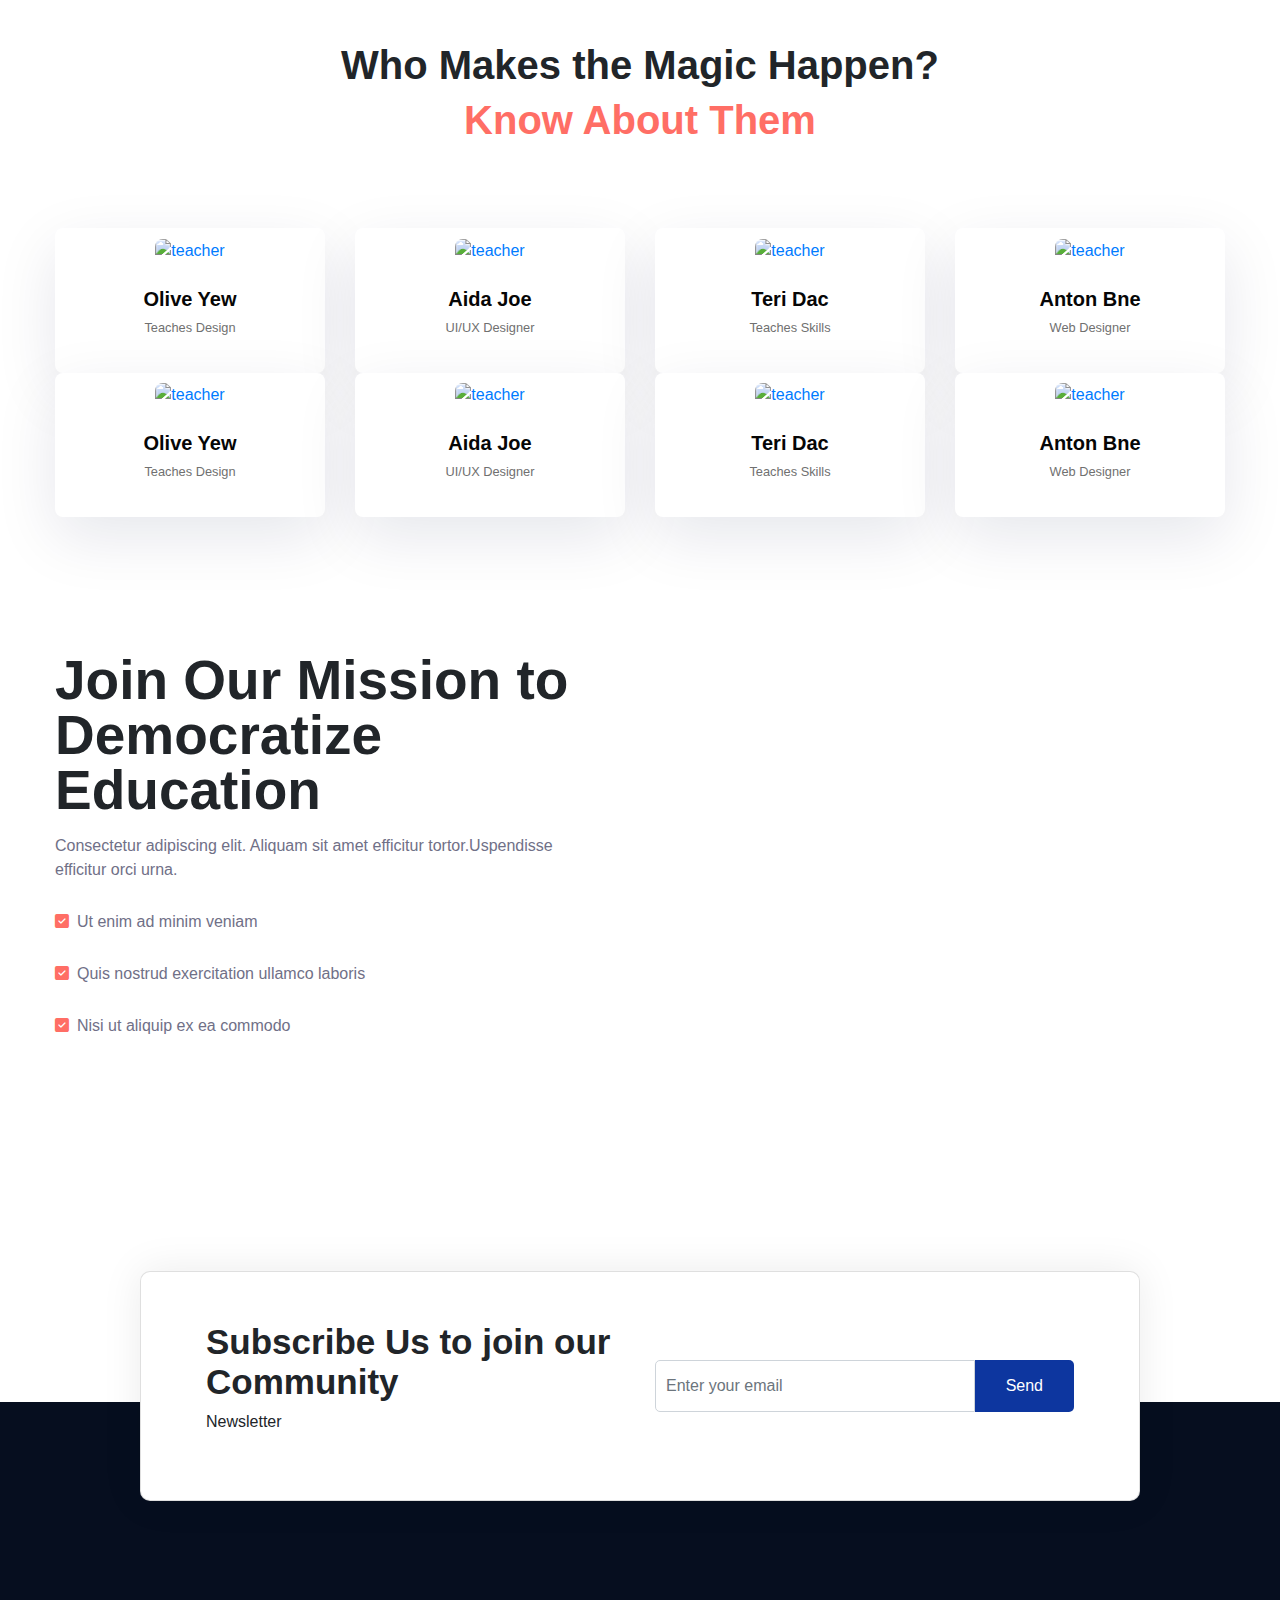
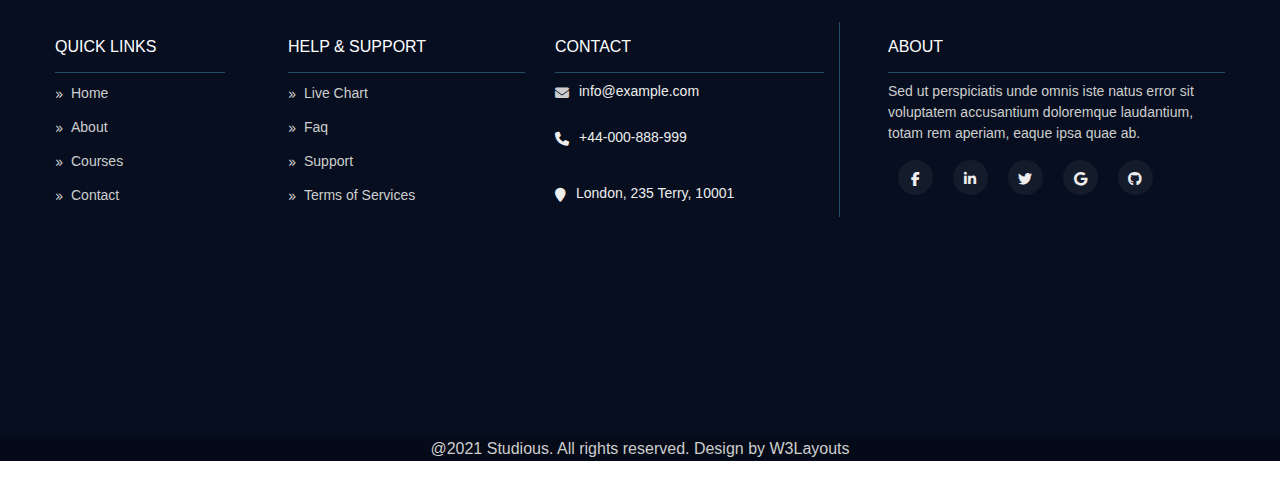
==== commit cbcb8fe1: "sua loi footer blog single" ====
--- a/aboutus.html
+++ b/aboutus.html
@@ -57,7 +57,7 @@
                 <div class="container-fluid">
                     <a class="navbar-brand d-flex align-items-center" href="#">
                         <img src="./images/logo.png" alt="studious">
-                         Studiouss
+                         Studious
                     </a>
                     <button id="navToggler" class="navbar-toggler" type="button" data-bs-toggle="collapse" data-bs-target="#navbarstudious">
                         <span class="navbar__togglericon"><i class="fa fa-bars"></i></span>
@@ -66,10 +66,10 @@
                     <div class="header__menu collapse navbar-collapse" id="navbarstudious">
                         <ul id="mainNav" class="navbar-nav me-auto mb-2 mb-lg-0">
                             <li class="nav-item  active">
-                                <a class="nav-link" href="#">home</a>
+                                <a class="nav-link" href="index.html">home</a>
                             </li>
                             <li class="nav-item">
-                                <a class="nav-link" href="about.html">about us</a>
+                                <a class="nav-link" href="aboutus.html">about us</a>
                             </li>
                             <li class="nav-item">
                                 <a class="nav-link" href="courses.html">courses</a>
@@ -80,8 +80,8 @@
                                     <i class="fa fa-angle-down"></i>
                                 </a>
                                 <ul ul class="dropdown-menu" aria-labelledby="navbarDropdown">
-                                    <li><a class="dropdown-item active" href="blog-posts.html">blog posts</a></li>
-                                    <li><a class="dropdown-item" href="blog-single.html">blog single</a></li>
+                                    <li><a class="dropdown-item active" href="blogpost.html">blog posts</a></li>
+                                    <li><a class="dropdown-item" href="blogsingle.html">blog single</a></li>
                                     <li><a class="dropdown-item" href="page404.html">404 page</a></li>
                                     <li><a class="dropdown-item" href="#">Email Template</a></li>
                                     <li><a class="dropdown-item" href="landingpage.html">Landing Page</a></li>
--- a/main__css/header__footer.css
+++ b/main__css/header__footer.css
@@ -433,12 +433,9 @@
      background-color: #060e1f;
      color: white;
      padding-top: 220px;
-     padding-bottom: 20px
- }
- .footer .socially li {
-     text-align: left;
-     margin-left: 10px;
- }
+     padding-bottom: 20px;
+ }
+
  .footer .sub-two-right h6 {
      border-bottom: 1px solid #244c64;
      line-height: 50px;
@@ -462,9 +459,8 @@
      text-decoration: none;
      transition: all .3s ease-out;
  }
- .footer .sub-one-left a {
-     color: #fff;
- }
+
+ 
  .footer .href2 {
      padding: 10px 0;
      margin-top: 15px;
@@ -479,8 +475,9 @@
      color: #fff;
  }
  .footer .column2 {
- font-size: 12px;
- color: #eee;
+ font-size: 14px;
+ color: #cecece;
+
  }
  
  .footer .contact-para {
@@ -491,11 +488,12 @@
      border-bottom: 1px solid #244c64;
      line-height: 50px;
  }
+
  .footer .sub-one-left ul {
      list-style: none;
  }
- .footer .columns-2 a{
-  color: white;
+ .footer .columns-2 span{
+  margin-left: 9px;
  }
  .footer .sub-one-left-border {
      border-right: 1px solid #244c64;
@@ -508,12 +506,18 @@
      display: inline-block;
      border-radius: 50%;
      text-align: center;
+     margin: 0 10px;
  }
  .footer .sub-one-left p {
-     font-size: 12px;
+     font-size: 14px;
+     color: #cecece;
+     margin-top: 5px;
  } 
  .footer .text-txt .sub-two-right li a span{
      font-size: 8px;
      vertical-align: middle;
  }
- +.copyright-footer {
+    background-color: #040a17;
+    color: #cecece;
+}
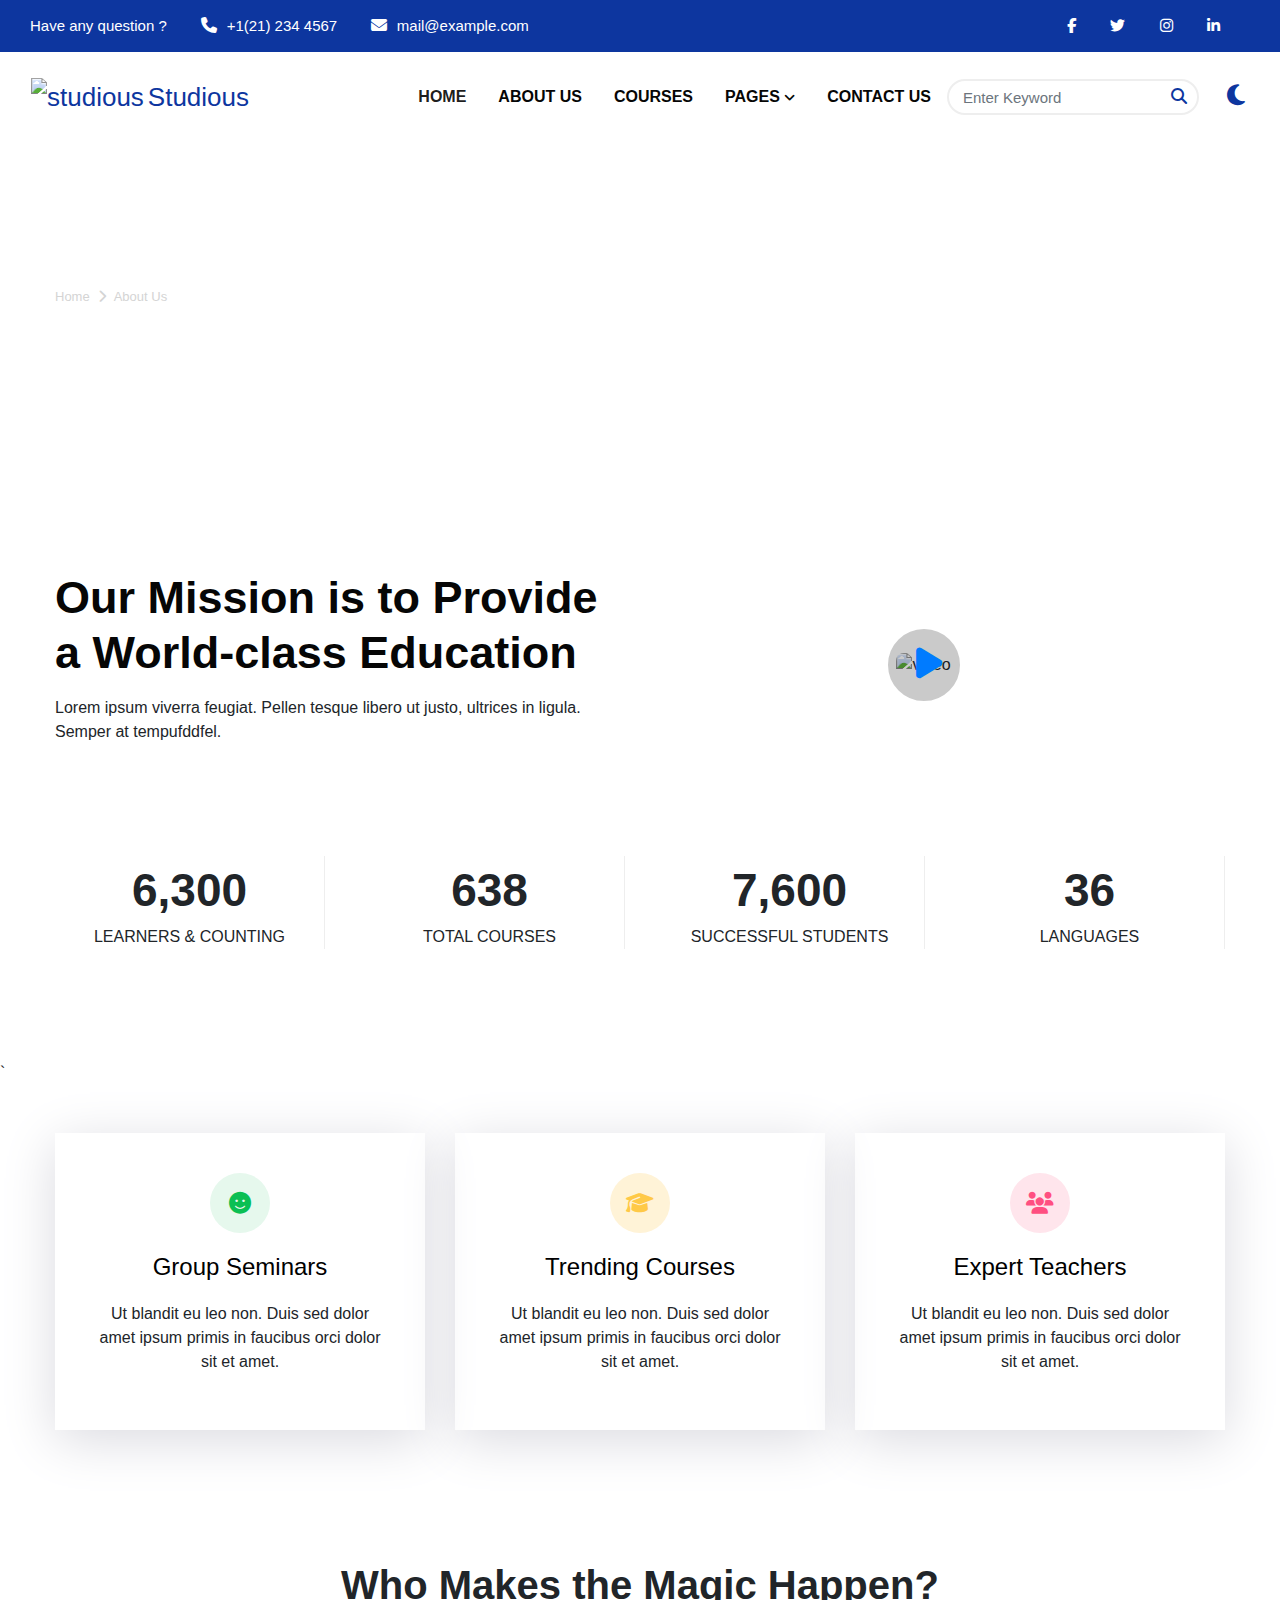
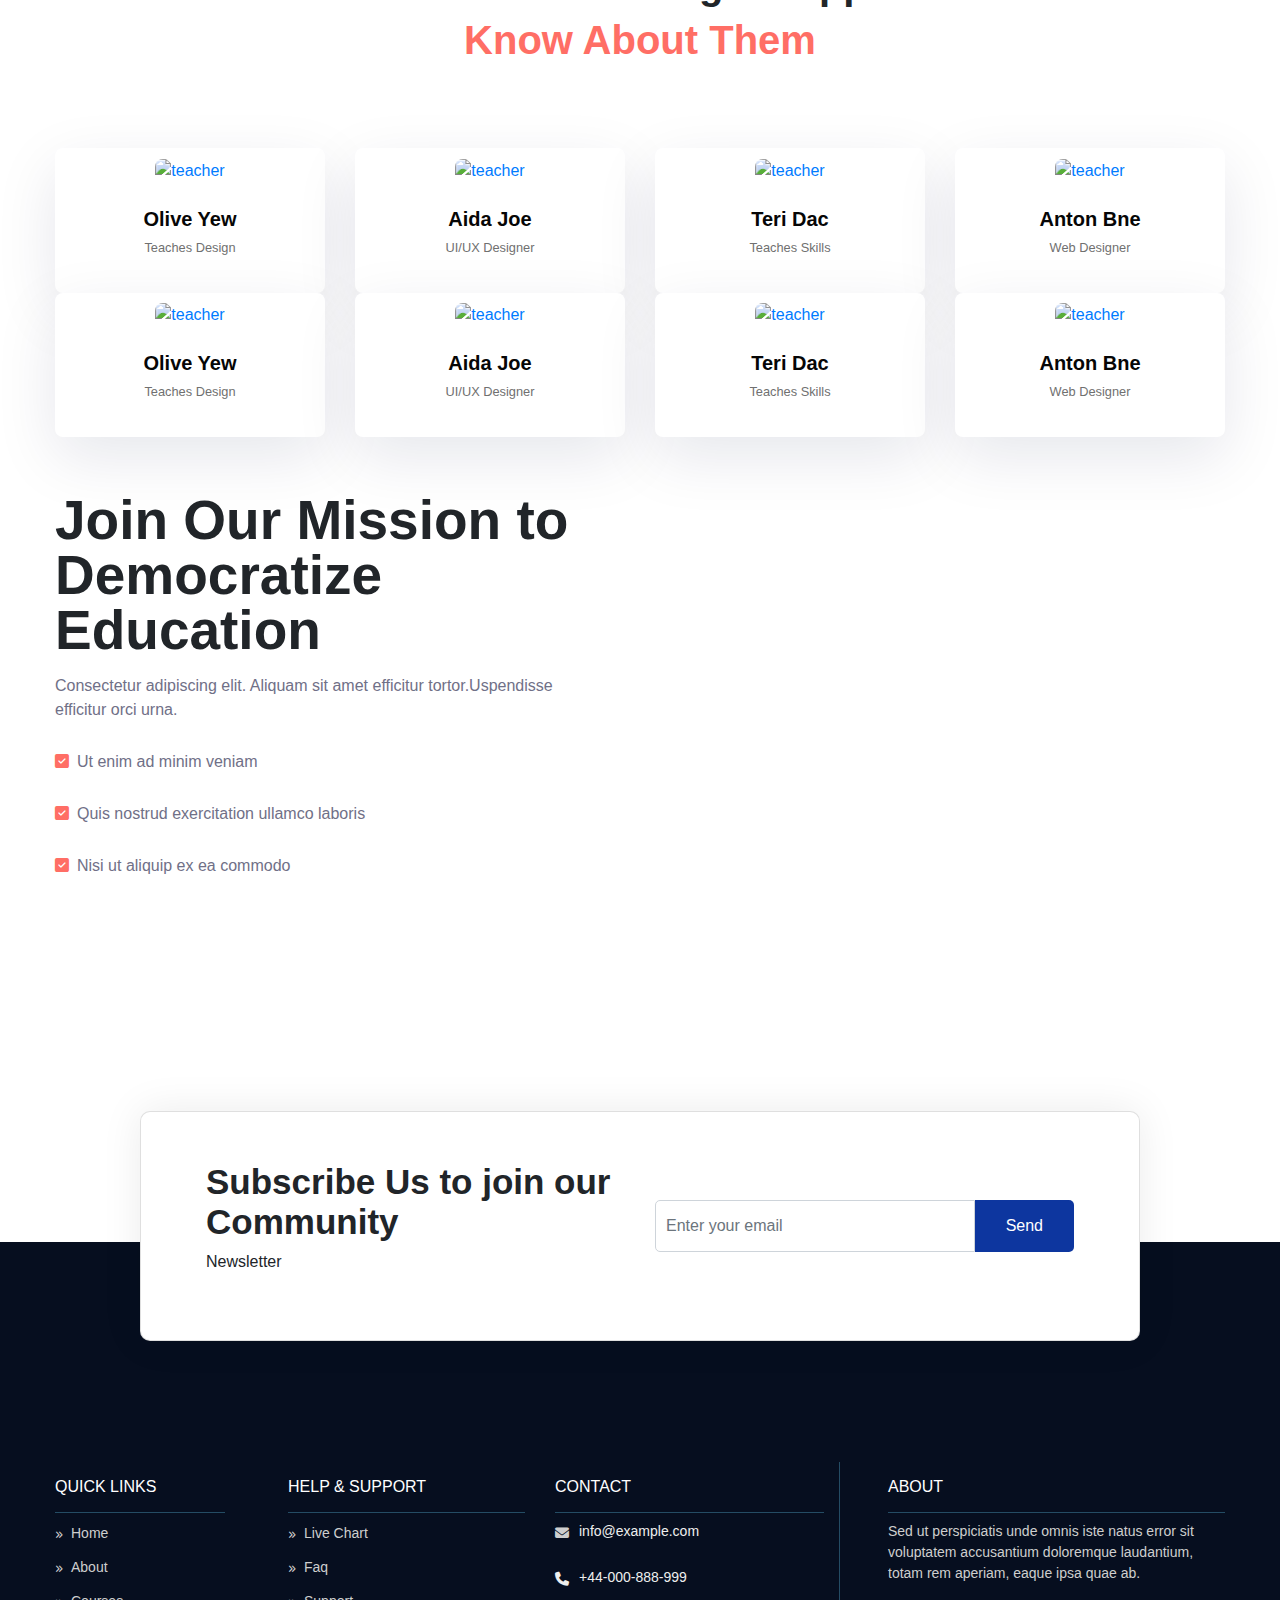
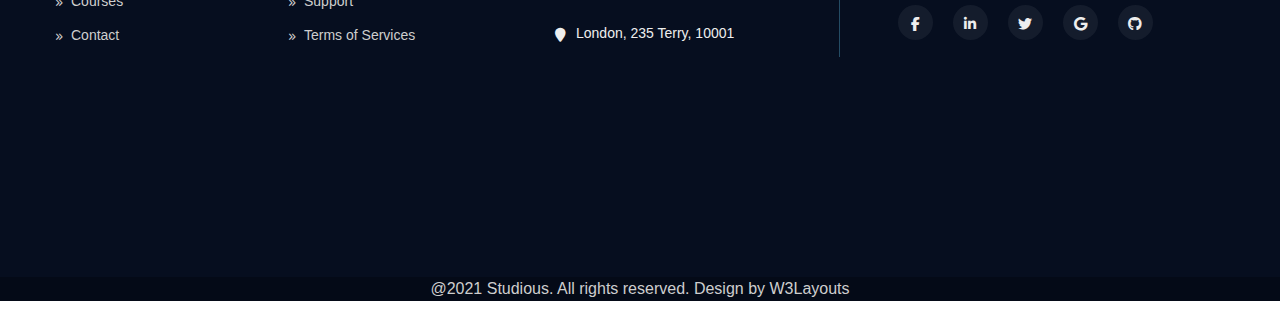
==== commit 5e62d615: "sua css" ====
--- a/aboutus.html
+++ b/aboutus.html
@@ -82,9 +82,9 @@
                                 <ul ul class="dropdown-menu" aria-labelledby="navbarDropdown">
                                     <li><a class="dropdown-item active" href="blogpost.html">blog posts</a></li>
                                     <li><a class="dropdown-item" href="blogsingle.html">blog single</a></li>
-                                    <li><a class="dropdown-item" href="page404.html">404 page</a></li>
+                                    <li><a class="dropdown-item" href="#">404 page</a></li>
                                     <li><a class="dropdown-item" href="#">Email Template</a></li>
-                                    <li><a class="dropdown-item" href="landingpage.html">Landing Page</a></li>
+                                    <li><a class="dropdown-item" href="#">Landing Page</a></li>
                                     <li><a class="dropdown-item" href="#">Shortcodes</a></li>
                                 </ul>
                             </li>
@@ -418,101 +418,102 @@
         </div>
     </section>
 
-    <footer class="footer">
+   <!--------------- FOOTER ------------->
+   <footer class="footer">
  
-        <div class="sub">
-            <div class="container">
-                <div class="text-txt">
-                    <div class="right-side">
-                        <!---------------------------------------- form section ---------------------------------------->
-                        <div class="row align-items-center card flex-row">
-                            <div class="main-midd col-12 col-md-6">
-                                <h4 class="title-head mb-lg-2">Subscribe Us to join our <br> Community </h4>
-                                <p>Newsletter</p>
-                            </div>
-                            <div class="main-midd-2  card-body col-12 col-md-6 ">
-                                <form action="#url" method="GET" class="rightside-form d-flex flex-row">
-                                    <input type="email" class="form-control" name="email" placeholder="Enter your email">
-                                    <button class="btn" type="submit">Send</button>
-                                </form>
-                            </div>
-                        </div>
-                        <!--------------------------------------  form section ----------------------------------------->
-                    </div>
-                    <div class="row sub-columns">
+    <div class="sub">
+        <div class="container">
+            <div class="text-txt">
+                <div class="right-side">
+                    <!---------------------------------------- form section ---------------------------------------->
+                    <div class="row align-items-center card flex-row">
+                        <div class="main-midd col-12 col-md-6">
+                            <h4 class="title-head mb-lg-2">Subscribe Us to join our <br> Community </h4>
+                            <p>Newsletter</p>
+                        </div>
+                        <div class="main-midd-2  card-body col-12 col-md-6 ">
+                            <form action="#url" method="GET" class="rightside-form d-flex flex-row">
+                                <input type="email" class="form-control" name="email" placeholder="Enter your email">
+                                <button class="btn" type="submit">Send</button>
+                            </form>
+                        </div>
+                    </div>
+                    <!--------------------------------------  form section ----------------------------------------->
+                </div>
+                <div class="row sub-columns">
+                    
+                    <div class="col-lg-2 col-sm-6 sub-two-right">
+                        <h6>QUICK LINKS</h6>
+                        <ul>
+                            <li><a href="./index.html"><span class="fa fa-angle-double-right mr-2"></span>Home</a>
+                            </li>
+                            <li><a href="./aboutus.html"><span class="fa fa-angle-double-right mr-2"></span>About</a>
+                            </li>
+                            <li><a href="./courses.html"><span class="fa fa-angle-double-right mr-2"></span>Courses</a></li>
+                            <li><a href="./contact.html"><span class="fa fa-angle-double-right mr-2"></span>Contact</a></li>
+                        </ul>
+                    </div>
+                    <div class="col-lg-3 col-sm-6 sub-two-right pl-lg-5 mt-sm-0 mt-4">
+                        <h6>HELP &amp; SUPPORT</h6>
+                        <ul>
+                            <li><a href="#live"><span class="fa fa-angle-double-right mr-2"></span>Live
+                                    Chart</a></li>
+                            <li><a href="#faq"><span class="fa fa-angle-double-right mr-2"></span>Faq</a>
+                            </li>
+                            <li><a href="#support"><span class="fa fa-angle-double-right mr-2"></span>Support</a>
+                            </li>
+                            <li><a href="#terms"><span class="fa fa-angle-double-right mr-2"></span>Terms
+                                    of Services</a></li>
+                        </ul>
+                    </div>
+                    <div class="col-lg-3 col-sm-6 sub-one-left sub-one-left-border mt-lg-0 mt-sm-5 mt-4">
+                        <h6>CONTACT </h6>
+                        <div class="column2">
+                            <div class="href1"><span class="fa-solid fa-envelope" aria-hidden="true"></span><a href="mailto:info@example.com">info@example.com</a>
+                            </div>
+                            <div class="href2"><span class="fa fa-phone" aria-hidden="true"></span><a href="tel:+44-000-888-999">+44-000-888-999</a>
+                            </div>
+                            <div class="href2"><span class="fa fa-map-marker" aria-hidden="true"></span><a href="London, 235 Terry, 10001">London, 235 Terry, 10001</a>
+                            </div>
                         
-                        <div class="col-lg-2 col-sm-6 sub-two-right">
-                            <h6>QUICK LINKS</h6>
-                            <ul>
-                                <li><a href="#"><span class="fa fa-angle-double-right mr-2"></span>Home</a>
-                                </li>
-                                <li><a href="#"><span class="fa fa-angle-double-right mr-2"></span>About</a>
-                                </li>
-                                <li><a href="#"><span class="fa fa-angle-double-right mr-2"></span>Courses</a></li>
-                                <li><a href="#"><span class="fa fa-angle-double-right mr-2"></span>Contact</a></li>
-                            </ul>
-                        </div>
-                        <div class="col-lg-3 col-sm-6 sub-two-right pl-lg-5 mt-sm-0 mt-4">
-                            <h6>HELP &amp; SUPPORT</h6>
-                            <ul>
-                                <li><a href="#live"><span class="fa fa-angle-double-right mr-2"></span>Live
-                                        Chart</a></li>
-                                <li><a href="#faq"><span class="fa fa-angle-double-right mr-2"></span>Faq</a>
-                                </li>
-                                <li><a href="#support"><span class="fa fa-angle-double-right mr-2"></span>Support</a>
-                                </li>
-                                <li><a href="#terms"><span class="fa fa-angle-double-right mr-2"></span>Terms
-                                        of Services</a></li>
-                            </ul>
-                        </div>
-                        <div class="col-lg-3 col-sm-6 sub-one-left sub-one-left-border mt-lg-0 mt-sm-5 mt-4">
-                            <h6>CONTACT </h6>
-                            <div class="column2">
-                                <div class="href1"><span class="fa-solid fa-envelope" aria-hidden="true"></span><a href="mailto:info@example.com">info@example.com</a>
-                                </div>
-                                <div class="href2"><span class="fa fa-phone" aria-hidden="true"></span><a href="tel:+44-000-888-999">+44-000-888-999</a>
-                                </div>
-                                <div class="href2"><span class="fa fa-map-marker" aria-hidden="true"></span><a href="London, 235 Terry, 10001">London, 235 Terry, 10001</a>
-                                </div>
-                            
-                            </div>
-                        </div>
-                        <div class="col-lg-4 col-sm-6 sub-one-left ab-right-cont pl-lg-5 mt-lg-0 mt-sm-5 mt-4">
-                            <h6>ABOUT </h6>
-                            <p>Sed ut perspiciatis unde omnis iste natus error sit voluptatem accusantium
-                                doloremque
-                                laudantium, totam rem aperiam, eaque ipsa quae ab.</p>
-                            <div class="columns-2">
-                                <ul class="socially d-flex flex-row">
-                                    <li><a href="#facebook"><span class="fa-brands fa-facebook-f" aria-hidden="true"></span></a>
-                                    </li>
-                                    <li><a href="#linkedin"><span class="fa-brands fa-linkedin-in" aria-hidden="true"></span></a>
-                                    </li>
-                                    <li><a href="#twitter"><span class="fa-brands fa-twitter" aria-hidden="true"></span></a>
-                                    </li>
-                                    <li><a href="#google"><span class="fa-brands fa-google" aria-hidden="true"></span></a>
-                                    </li>
-                                    <li><a href="#github"><span class="fa-brands fa-github" aria-hidden="true"></span></a>
-                                    </li>
-                                </ul>
-                            </div>
-                       
-                    </div>
-                </div>
-                </div>
-            </div>
-        </div>
-        <!------------------------ copyright ------------------------->
-        <div class="copyright-footer text-center">
-            <div class="container">
-                <div class="columns">
-                    <p>@2021 Studious. All rights reserved. Design by <a href="https://w3layouts.com/" target="_blank"></a>
-                        W3Layouts
-                    </p>
-                </div>
-            </div>
-        </div>
-        <!---------------------- copyright ------------------------->
-      </footer>
+                        </div>
+                    </div>
+                    <div class="col-lg-4 col-sm-6 sub-one-left ab-right-cont pl-lg-5 mt-lg-0 mt-sm-5 mt-4">
+                        <h6>ABOUT </h6>
+                        <p>Sed ut perspiciatis unde omnis iste natus error sit voluptatem accusantium
+                            doloremque
+                            laudantium, totam rem aperiam, eaque ipsa quae ab.</p>
+                        <div class="columns-2">
+                            <div class="socially d-flex flex-row">
+                                <p><a href="#facebook"><span class="fa-brands fa-facebook-f" aria-hidden="true"></span></a>
+                                </p>
+                                <p><a href="#linkedin"><span class="fa-brands fa-linkedin-in" aria-hidden="true"></span></a>
+                                </p>
+                                <p><a href="#twitter"><span class="fa-brands fa-twitter" aria-hidden="true"></span></a>
+                                </p>
+                                <p><a href="#google"><span class="fa-brands fa-google" aria-hidden="true"></span></a>
+                                </p>
+                                <p><a href="#github"><span class="fa-brands fa-github" aria-hidden="true"></span></a>
+                                </p>
+                            </div>
+                        </div>
+                   
+                </div>
+            </div>
+            </div>
+        </div>
+    </div>
+    <!------------------------ copyright ------------------------->
+    <div class="copyright-footer text-center">
+        <div class="container">
+            <div class="columns">
+                <p>@2021 Studious. All rights reserved. Design by <a href="https://w3layouts.com/" target="_blank"></a>
+                    W3Layouts
+                </p>
+            </div>
+        </div>
+    </div>
+    <!---------------------- copyright ------------------------->
+  </footer>
 </body>
 </html>--- a/main__css/header__footer.css
+++ b/main__css/header__footer.css
@@ -29,7 +29,7 @@
     letter-spacing: .4px;
 }
 .section{
-    padding: 80px 0;
+    padding-top: 80px ;
 }
 .btn__theme{
     padding: 14px 30px;
@@ -136,7 +136,7 @@
     padding: 0 8px;
 }
 .header__menu .nav-item:hover .nav-link , .navbar-light .navbar-nav .active a{
-    color: #ff6e65!important;
+    color: #ff6e65;
 }
 .header__menu .nav-link{
     text-transform: uppercase;
@@ -410,8 +410,6 @@
  }
  
  
- 
- 
  .footer .form-control {
      padding: 25px 20px;
      padding-left: 10px;
